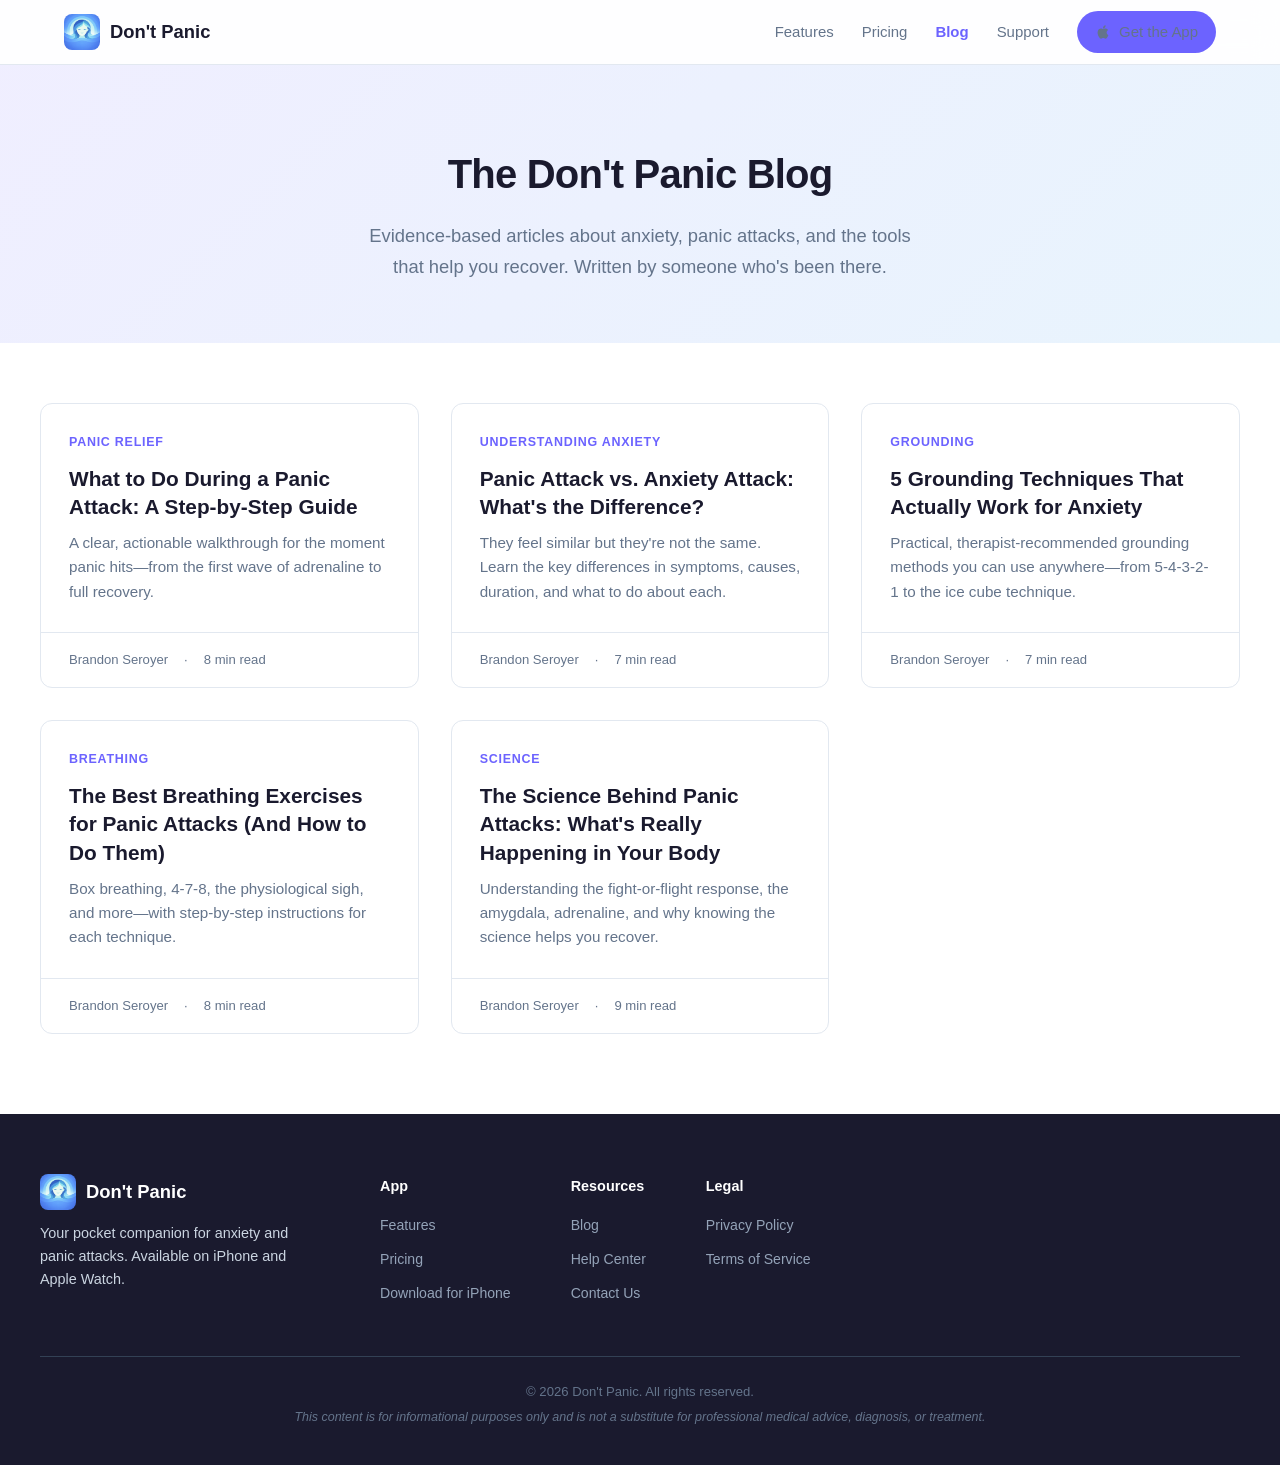
==== blog/index.html @ c8eb4c0b "Add SEO blog with 5 articles, update nav/footer/sitemap - Blog listing page with 5 article cards - A" ====
<!DOCTYPE html>
<html lang="en">
<head>
    <!-- Google tag (gtag.js) -->
    <script async src="https://www.googletagmanager.com/gtag/js?id=G-KNSSRLJZL7"></script>
    <script>
      window.dataLayer = window.dataLayer || [];
      function gtag(){dataLayer.push(arguments);}
      gtag('js', new Date());
      gtag('config', 'G-KNSSRLJZL7');
    </script>
    <meta charset="UTF-8">
    <meta name="viewport" content="width=device-width, initial-scale=1.0">
    <title>Anxiety & Panic Attack Blog | Don't Panic</title>
    <meta name="description" content="Evidence-based articles about panic attacks, anxiety, breathing techniques, grounding exercises, and recovery. Written by someone who's been there.">
    <meta name="keywords" content="panic attack help, anxiety blog, breathing exercises, grounding techniques, CBT for anxiety, panic disorder recovery">
    <link rel="canonical" href="https://dont-panic-app.com/blog/">

    <meta property="og:title" content="Anxiety & Panic Attack Blog | Don't Panic">
    <meta property="og:description" content="Evidence-based articles about panic attacks, anxiety, and recovery. Written by someone who's been there.">
    <meta property="og:image" content="https://dont-panic-app.com/og-image.png">
    <meta property="og:type" content="website">
    <meta property="og:url" content="https://dont-panic-app.com/blog/">
    <meta name="twitter:card" content="summary_large_image">

    <link rel="icon" type="image/png" href="../favicon.png">
    <link rel="apple-touch-icon" href="../app-icon.png">
    <link rel="stylesheet" href="blog.css?v=1">
</head>
<body>
    <!-- Navigation -->
    <nav class="navbar" role="navigation" aria-label="Main navigation">
        <div class="nav-container">
            <a href="../" class="logo">
                <img src="../app-icon.png" alt="Don't Panic" class="logo-img">
                <span class="logo-text">Don't Panic</span>
            </a>
            <div class="nav-links">
                <a href="../#features">Features</a>
                <a href="../#pricing">Pricing</a>
                <a href="./" class="active">Blog</a>
                <a href="../support.html">Support</a>
                <a href="https://apps.apple.com/us/app/dont-panic-panic-relief/id6759459982" class="btn btn-primary btn-sm">
                    <svg class="apple-icon" viewBox="0 0 24 24" fill="currentColor"><path d="M18.71 19.5c-.83 1.24-1.71 2.45-3.05 2.47-1.34.03-1.77-.79-3.29-.79-1.53 0-2 .77-3.27.82-1.31.05-2.3-1.32-3.14-2.53C4.25 17 2.94 12.45 4.7 9.39c.87-1.52 2.43-2.48 4.12-2.51 1.28-.02 2.5.87 3.29.87.78 0 2.26-1.07 3.81-.91.65.03 2.47.26 3.64 1.98-.09.06-2.17 1.28-2.15 3.81.03 3.02 2.65 4.03 2.68 4.04-.03.07-.42 1.44-1.38 2.83M13 3.5c.73-.83 1.94-1.46 2.94-1.5.13 1.17-.34 2.35-1.04 3.19-.69.85-1.83 1.51-2.95 1.42-.15-1.15.41-2.35 1.05-3.11z"/></svg>
                    Get the App
                </a>
            </div>
            <button class="mobile-menu-btn" aria-label="Menu" aria-expanded="false">
                <span></span><span></span><span></span>
            </button>
        </div>
    </nav>

    <!-- Hero -->
    <section class="blog-hero">
        <h1>The Don't Panic Blog</h1>
        <p>Evidence-based articles about anxiety, panic attacks, and the tools that help you recover. Written by someone who's been there.</p>
    </section>

    <!-- Blog Grid -->
    <section class="blog-grid-section">
        <div class="blog-grid-container">
            <div class="blog-grid">

                <a href="what-to-do-during-panic-attack/" class="blog-card">
                    <div class="blog-card-body">
                        <span class="blog-card-tag">Panic Relief</span>
                        <h2>What to Do During a Panic Attack: A Step-by-Step Guide</h2>
                        <p>A clear, actionable walkthrough for the moment panic hits—from the first wave of adrenaline to full recovery.</p>
                    </div>
                    <div class="blog-card-meta">
                        <span>Brandon Seroyer</span>
                        <span>·</span>
                        <span>8 min read</span>
                    </div>
                </a>

                <a href="panic-attack-vs-anxiety-attack/" class="blog-card">
                    <div class="blog-card-body">
                        <span class="blog-card-tag">Understanding Anxiety</span>
                        <h2>Panic Attack vs. Anxiety Attack: What's the Difference?</h2>
                        <p>They feel similar but they're not the same. Learn the key differences in symptoms, causes, duration, and what to do about each.</p>
                    </div>
                    <div class="blog-card-meta">
                        <span>Brandon Seroyer</span>
                        <span>·</span>
                        <span>7 min read</span>
                    </div>
                </a>

                <a href="grounding-techniques-for-anxiety/" class="blog-card">
                    <div class="blog-card-body">
                        <span class="blog-card-tag">Grounding</span>
                        <h2>5 Grounding Techniques That Actually Work for Anxiety</h2>
                        <p>Practical, therapist-recommended grounding methods you can use anywhere—from 5-4-3-2-1 to the ice cube technique.</p>
                    </div>
                    <div class="blog-card-meta">
                        <span>Brandon Seroyer</span>
                        <span>·</span>
                        <span>7 min read</span>
                    </div>
                </a>

                <a href="breathing-exercises-for-panic-attacks/" class="blog-card">
                    <div class="blog-card-body">
                        <span class="blog-card-tag">Breathing</span>
                        <h2>The Best Breathing Exercises for Panic Attacks (And How to Do Them)</h2>
                        <p>Box breathing, 4-7-8, the physiological sigh, and more—with step-by-step instructions for each technique.</p>
                    </div>
                    <div class="blog-card-meta">
                        <span>Brandon Seroyer</span>
                        <span>·</span>
                        <span>8 min read</span>
                    </div>
                </a>

                <a href="science-behind-panic-attacks/" class="blog-card">
                    <div class="blog-card-body">
                        <span class="blog-card-tag">Science</span>
                        <h2>The Science Behind Panic Attacks: What's Really Happening in Your Body</h2>
                        <p>Understanding the fight-or-flight response, the amygdala, adrenaline, and why knowing the science helps you recover.</p>
                    </div>
                    <div class="blog-card-meta">
                        <span>Brandon Seroyer</span>
                        <span>·</span>
                        <span>9 min read</span>
                    </div>
                </a>

            </div>
        </div>
    </section>

    <!-- Footer -->
    <footer class="footer">
        <div class="container">
            <div class="footer-content">
                <div class="footer-brand">
                    <a href="../" class="logo">
                        <img src="../app-icon.png" alt="Don't Panic" class="logo-img">
                        <span class="logo-text">Don't Panic</span>
                    </a>
                    <p>Your pocket companion for anxiety and panic attacks. Available on iPhone and Apple Watch.</p>
                </div>
                <div class="footer-links">
                    <div class="footer-column">
                        <h4>App</h4>
                        <a href="../#features">Features</a>
                        <a href="../#pricing">Pricing</a>
                        <a href="https://apps.apple.com/us/app/dont-panic-panic-relief/id6759459982">Download for iPhone</a>
                    </div>
                    <div class="footer-column">
                        <h4>Resources</h4>
                        <a href="./">Blog</a>
                        <a href="../support.html">Help Center</a>
                        <a href="mailto:support@dont-panic-app.com">Contact Us</a>
                    </div>
                    <div class="footer-column">
                        <h4>Legal</h4>
                        <a href="../privacy.html">Privacy Policy</a>
                        <a href="../terms.html">Terms of Service</a>
                    </div>
                </div>
            </div>
            <div class="footer-bottom">
                <p>&copy; 2026 Don't Panic. All rights reserved.</p>
                <p class="disclaimer">This content is for informational purposes only and is not a substitute for professional medical advice, diagnosis, or treatment.</p>
            </div>
        </div>
    </footer>

    <script>
        const menuBtn = document.querySelector('.mobile-menu-btn');
        const navLinks = document.querySelector('.nav-links');
        menuBtn.addEventListener('click', function() {
            const isOpen = navLinks.classList.toggle('active');
            this.classList.toggle('active');
            this.setAttribute('aria-expanded', isOpen);
        });
        document.addEventListener('click', function(e) {
            if (!menuBtn.contains(e.target) && !navLinks.contains(e.target)) {
                navLinks.classList.remove('active');
                menuBtn.classList.remove('active');
                menuBtn.setAttribute('aria-expanded', 'false');
            }
        });
        const navbar = document.querySelector('.navbar');
        window.addEventListener('scroll', () => {
            navbar.classList.toggle('scrolled', window.scrollY > 20);
        }, { passive: true });
    </script>
</body>
</html>
---- blog/blog.css ----
/* ===== Blog Styles — matches Don't Panic main site ===== */

/* ---------- Reset & Base ---------- */
*, *::before, *::after { box-sizing: border-box; margin: 0; padding: 0; }

:root {
    --primary: #6C63FF;
    --primary-dark: #5A52D5;
    --primary-light: #8B83FF;
    --text: #1a1a2e;
    --text-secondary: #64748b;
    --bg: #ffffff;
    --bg-alt: #f8fafc;
    --border: #e2e8f0;
    --radius: 12px;
    --radius-sm: 8px;
    --shadow: 0 1px 3px rgba(0,0,0,.08);
    --shadow-md: 0 4px 12px rgba(0,0,0,.08);
    --shadow-lg: 0 8px 30px rgba(0,0,0,.12);
    --max-width: 1200px;
    --article-width: 740px;
    --transition: .25s ease;
}

html { scroll-behavior: smooth; }
body {
    font-family: -apple-system, BlinkMacSystemFont, 'SF Pro Text', 'Segoe UI', Roboto, Helvetica, Arial, sans-serif;
    color: var(--text);
    background: var(--bg);
    line-height: 1.7;
    -webkit-font-smoothing: antialiased;
}

a { color: var(--primary); text-decoration: none; transition: color var(--transition); }
a:hover { color: var(--primary-dark); }
img { max-width: 100%; display: block; }

/* ---------- Navbar ---------- */
.navbar {
    position: fixed; top: 0; left: 0; right: 0; z-index: 1000;
    background: rgba(255,255,255,.92);
    backdrop-filter: blur(12px);
    -webkit-backdrop-filter: blur(12px);
    border-bottom: 1px solid var(--border);
    transition: box-shadow var(--transition);
}
.navbar.scrolled { box-shadow: var(--shadow-md); }
.nav-container {
    max-width: var(--max-width);
    margin: 0 auto;
    padding: 0 24px;
    display: flex;
    align-items: center;
    justify-content: space-between;
    height: 64px;
}
.logo { display: flex; align-items: center; gap: 10px; text-decoration: none; }
.logo-img { width: 36px; height: 36px; border-radius: 8px; }
.logo-text { font-size: 1.15rem; font-weight: 700; color: var(--text); }

.nav-links { display: flex; align-items: center; gap: 28px; }
.nav-links a { color: var(--text-secondary); font-size: .935rem; font-weight: 500; transition: color var(--transition); }
.nav-links a:hover { color: var(--primary); }
.nav-links a.active { color: var(--primary); font-weight: 600; }

.btn { display: inline-flex; align-items: center; gap: 8px; padding: 10px 22px; border-radius: 50px; font-weight: 600; font-size: .935rem; transition: all var(--transition); text-decoration: none; cursor: pointer; border: none; }
.btn-primary { background: var(--primary); color: #fff; }
.btn-primary:hover { background: var(--primary-dark); color: #fff; transform: translateY(-1px); box-shadow: var(--shadow-md); }
.btn-sm { padding: 8px 18px; font-size: .875rem; }

.apple-icon { width: 16px; height: 16px; }

.mobile-menu-btn {
    display: none;
    flex-direction: column; gap: 5px;
    background: none; border: none; cursor: pointer; padding: 4px;
}
.mobile-menu-btn span { display: block; width: 24px; height: 2px; background: var(--text); border-radius: 2px; transition: all var(--transition); }

/* ---------- Blog Index ---------- */
.blog-hero {
    padding: 140px 24px 60px;
    text-align: center;
    background: linear-gradient(135deg, #f0eeff 0%, #e8f4fd 100%);
}
.blog-hero h1 {
    font-size: 2.5rem;
    font-weight: 800;
    letter-spacing: -.02em;
    margin-bottom: 12px;
    color: var(--text);
}
.blog-hero p {
    font-size: 1.15rem;
    color: var(--text-secondary);
    max-width: 560px;
    margin: 0 auto;
}

.blog-grid-section { padding: 60px 24px 80px; }
.blog-grid-container { max-width: var(--max-width); margin: 0 auto; }
.blog-grid {
    display: grid;
    grid-template-columns: repeat(auto-fill, minmax(340px, 1fr));
    gap: 32px;
}

.blog-card {
    background: var(--bg);
    border: 1px solid var(--border);
    border-radius: var(--radius);
    overflow: hidden;
    transition: all var(--transition);
    text-decoration: none;
    color: inherit;
    display: flex;
    flex-direction: column;
}
.blog-card:hover {
    transform: translateY(-4px);
    box-shadow: var(--shadow-lg);
    border-color: var(--primary-light);
    color: inherit;
}
.blog-card-body { padding: 28px; flex: 1; display: flex; flex-direction: column; }
.blog-card-tag {
    display: inline-block;
    font-size: .78rem;
    font-weight: 600;
    text-transform: uppercase;
    letter-spacing: .06em;
    color: var(--primary);
    margin-bottom: 12px;
}
.blog-card-body h2 {
    font-size: 1.3rem;
    font-weight: 700;
    line-height: 1.35;
    margin-bottom: 10px;
}
.blog-card-body p {
    font-size: .95rem;
    color: var(--text-secondary);
    line-height: 1.6;
    flex: 1;
}
.blog-card-meta {
    display: flex;
    align-items: center;
    gap: 16px;
    padding: 16px 28px;
    border-top: 1px solid var(--border);
    font-size: .82rem;
    color: var(--text-secondary);
}

/* ---------- Article Page ---------- */
.article-header {
    padding: 140px 24px 48px;
    text-align: center;
    background: linear-gradient(135deg, #f0eeff 0%, #e8f4fd 100%);
}
.article-header .breadcrumb {
    font-size: .88rem;
    color: var(--text-secondary);
    margin-bottom: 20px;
}
.article-header .breadcrumb a { color: var(--primary); }
.article-header h1 {
    font-size: 2.4rem;
    font-weight: 800;
    letter-spacing: -.02em;
    max-width: 760px;
    margin: 0 auto 16px;
    line-height: 1.2;
}
.article-header .article-meta {
    font-size: .92rem;
    color: var(--text-secondary);
    display: flex;
    align-items: center;
    justify-content: center;
    gap: 16px;
}
.article-header .article-meta span { display: flex; align-items: center; gap: 4px; }

.article-content {
    max-width: var(--article-width);
    margin: 0 auto;
    padding: 48px 24px 80px;
}
.article-content h2 {
    font-size: 1.6rem;
    font-weight: 700;
    margin: 48px 0 16px;
    color: var(--text);
    letter-spacing: -.01em;
}
.article-content h3 {
    font-size: 1.25rem;
    font-weight: 600;
    margin: 36px 0 12px;
    color: var(--text);
}
.article-content p {
    margin-bottom: 20px;
    font-size: 1.05rem;
    line-height: 1.8;
    color: #334155;
}
.article-content ul, .article-content ol {
    margin: 0 0 24px 24px;
    font-size: 1.05rem;
    line-height: 1.8;
    color: #334155;
}
.article-content li { margin-bottom: 8px; }
.article-content strong { color: var(--text); }
.article-content blockquote {
    border-left: 4px solid var(--primary);
    margin: 32px 0;
    padding: 20px 24px;
    background: var(--bg-alt);
    border-radius: 0 var(--radius-sm) var(--radius-sm) 0;
    font-style: italic;
    color: #475569;
}

/* In-article CTA box */
.article-cta {
    background: linear-gradient(135deg, #f0eeff 0%, #e8f4fd 100%);
    border: 1px solid #d4d0ff;
    border-radius: var(--radius);
    padding: 32px;
    margin: 40px 0;
    text-align: center;
}
.article-cta h3 {
    margin: 0 0 8px;
    font-size: 1.2rem;
    font-weight: 700;
    color: var(--text);
}
.article-cta p {
    color: var(--text-secondary);
    margin-bottom: 16px;
    font-size: .98rem;
}
.article-cta .btn { margin-top: 4px; }

/* Related articles */
.related-articles {
    max-width: var(--article-width);
    margin: 0 auto;
    padding: 0 24px 80px;
    border-top: 1px solid var(--border);
    padding-top: 48px;
}
.related-articles h2 {
    font-size: 1.4rem;
    font-weight: 700;
    margin-bottom: 24px;
}
.related-grid {
    display: grid;
    grid-template-columns: 1fr 1fr;
    gap: 20px;
}
.related-card {
    padding: 20px;
    border: 1px solid var(--border);
    border-radius: var(--radius-sm);
    text-decoration: none;
    color: inherit;
    transition: all var(--transition);
}
.related-card:hover { border-color: var(--primary-light); box-shadow: var(--shadow); color: inherit; }
.related-card h3 { font-size: 1rem; font-weight: 600; margin-bottom: 6px; line-height: 1.35; }
.related-card p { font-size: .88rem; color: var(--text-secondary); margin: 0; }

/* ---------- Footer ---------- */
.footer {
    background: var(--text);
    color: #cbd5e1;
    padding: 60px 24px 32px;
}
.footer .container { max-width: var(--max-width); margin: 0 auto; }
.footer-content { display: flex; gap: 60px; flex-wrap: wrap; margin-bottom: 40px; }
.footer-brand { max-width: 280px; }
.footer-brand .logo-text { color: #fff; }
.footer-brand p { font-size: .9rem; line-height: 1.6; margin-top: 12px; }
.footer-links { display: flex; gap: 60px; flex-wrap: wrap; }
.footer-column h4 { color: #fff; font-size: .9rem; font-weight: 600; margin-bottom: 16px; }
.footer-column a { display: block; color: #94a3b8; font-size: .88rem; margin-bottom: 10px; transition: color var(--transition); }
.footer-column a:hover { color: #fff; }
.footer-bottom { border-top: 1px solid #334155; padding-top: 24px; text-align: center; }
.footer-bottom p { font-size: .82rem; color: #64748b; margin-bottom: 4px; }
.disclaimer { font-size: .78rem !important; font-style: italic; }

/* ---------- Responsive ---------- */
@media (max-width: 768px) {
    .mobile-menu-btn { display: flex; }
    .nav-links {
        display: none;
        position: absolute; top: 64px; left: 0; right: 0;
        background: #fff; border-bottom: 1px solid var(--border);
        flex-direction: column; padding: 20px 24px; gap: 16px;
        box-shadow: var(--shadow-md);
    }
    .nav-links.active { display: flex; }

    .blog-hero h1 { font-size: 1.8rem; }
    .blog-grid { grid-template-columns: 1fr; }

    .article-header h1 { font-size: 1.7rem; }
    .article-content h2 { font-size: 1.35rem; }
    .related-grid { grid-template-columns: 1fr; }

    .footer-content { flex-direction: column; gap: 32px; }
    .footer-links { gap: 32px; }
}

@media (max-width: 480px) {
    .blog-hero { padding-top: 110px; }
    .article-header { padding-top: 110px; }
    .blog-card-body { padding: 20px; }
    .blog-card-meta { padding: 12px 20px; }
}
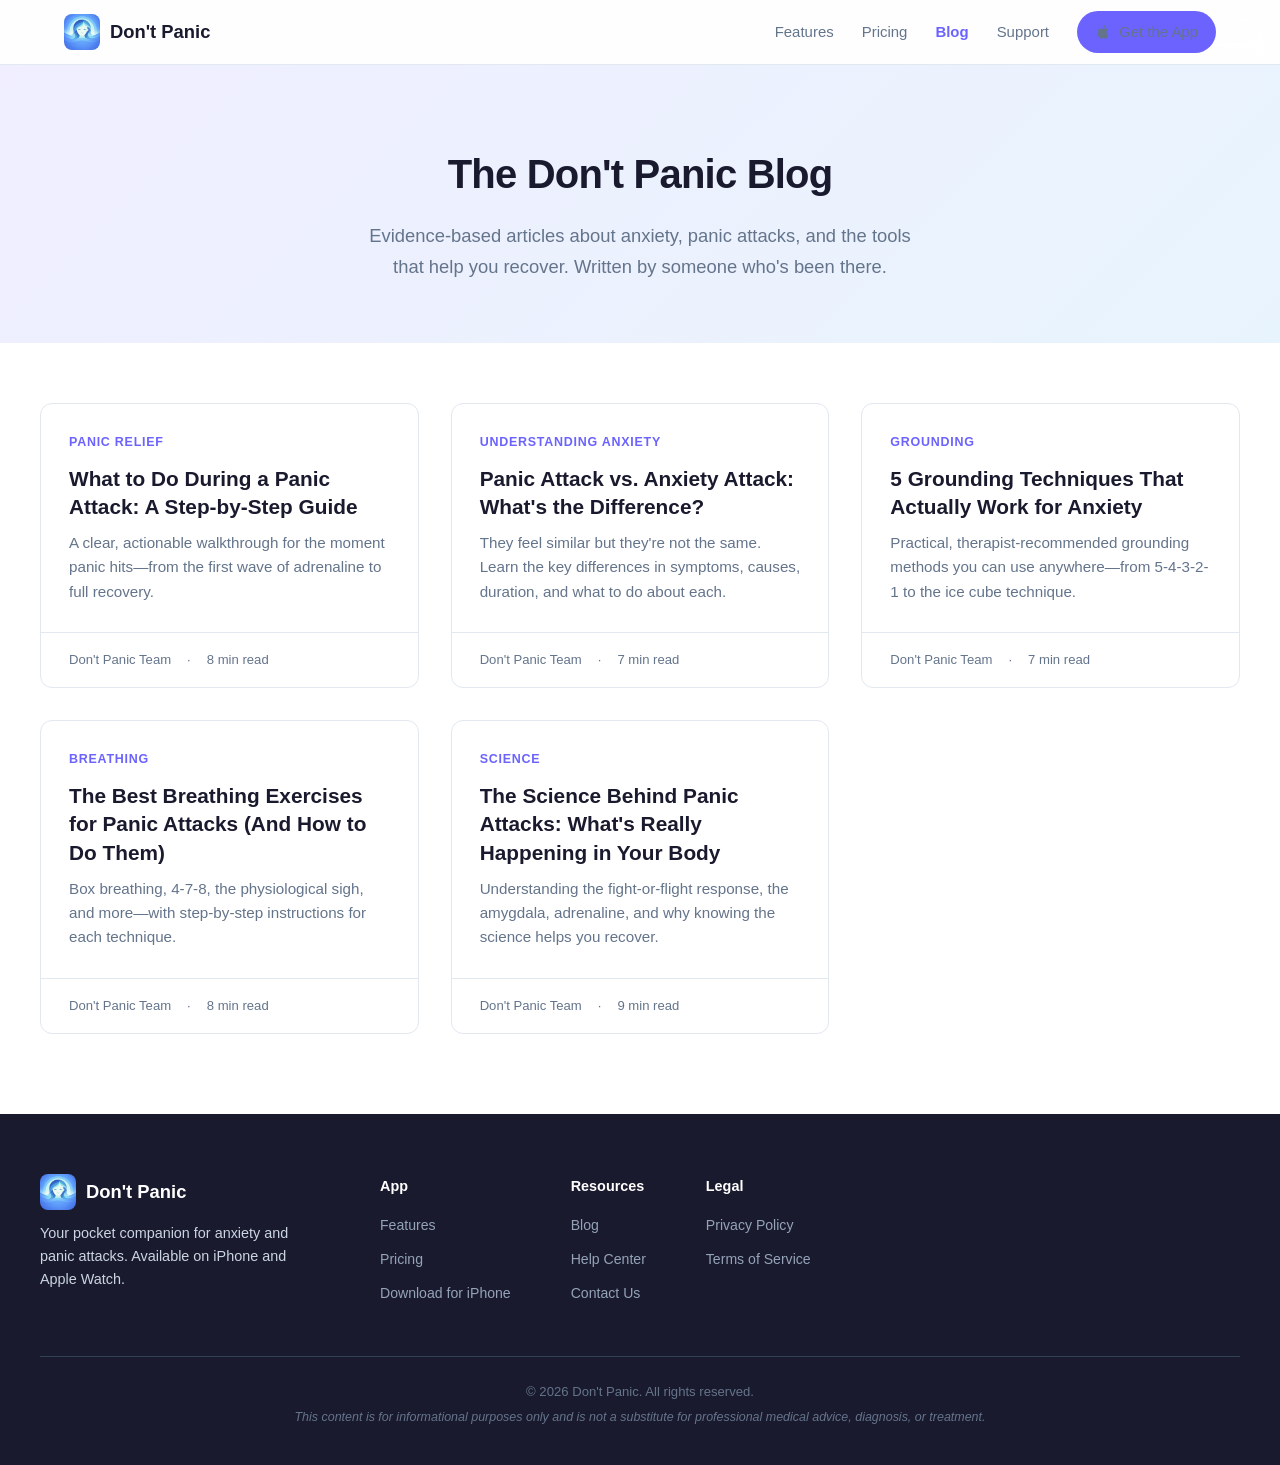
==== commit 7a9311e2: "Change blog author to Don't Panic Team" ====
--- a/blog/index.html
+++ b/blog/index.html
@@ -69,7 +69,7 @@
                         <p>A clear, actionable walkthrough for the moment panic hits—from the first wave of adrenaline to full recovery.</p>
                     </div>
                     <div class="blog-card-meta">
-                        <span>Brandon Seroyer</span>
+                        <span>Don't Panic Team</span>
                         <span>·</span>
                         <span>8 min read</span>
                     </div>
@@ -82,7 +82,7 @@
                         <p>They feel similar but they're not the same. Learn the key differences in symptoms, causes, duration, and what to do about each.</p>
                     </div>
                     <div class="blog-card-meta">
-                        <span>Brandon Seroyer</span>
+                        <span>Don't Panic Team</span>
                         <span>·</span>
                         <span>7 min read</span>
                     </div>
@@ -95,7 +95,7 @@
                         <p>Practical, therapist-recommended grounding methods you can use anywhere—from 5-4-3-2-1 to the ice cube technique.</p>
                     </div>
                     <div class="blog-card-meta">
-                        <span>Brandon Seroyer</span>
+                        <span>Don't Panic Team</span>
                         <span>·</span>
                         <span>7 min read</span>
                     </div>
@@ -108,7 +108,7 @@
                         <p>Box breathing, 4-7-8, the physiological sigh, and more—with step-by-step instructions for each technique.</p>
                     </div>
                     <div class="blog-card-meta">
-                        <span>Brandon Seroyer</span>
+                        <span>Don't Panic Team</span>
                         <span>·</span>
                         <span>8 min read</span>
                     </div>
@@ -121,7 +121,7 @@
                         <p>Understanding the fight-or-flight response, the amygdala, adrenaline, and why knowing the science helps you recover.</p>
                     </div>
                     <div class="blog-card-meta">
-                        <span>Brandon Seroyer</span>
+                        <span>Don't Panic Team</span>
                         <span>·</span>
                         <span>9 min read</span>
                     </div>
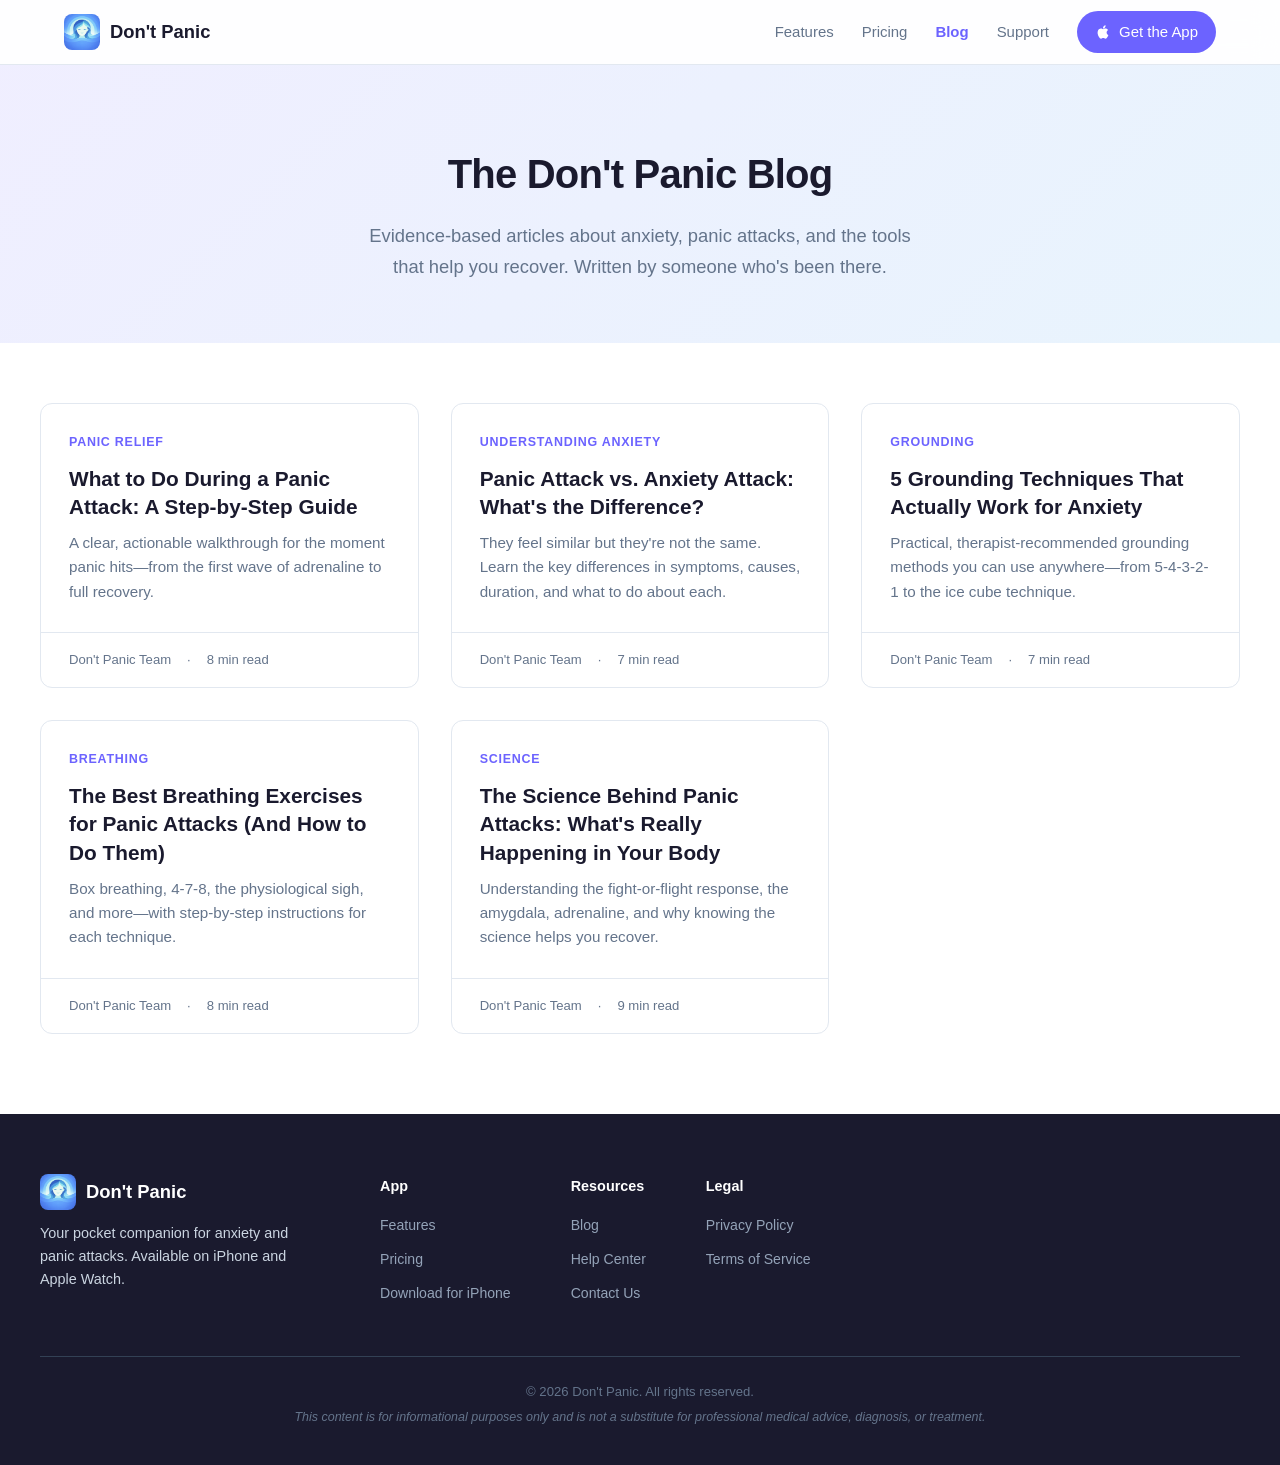
==== commit 97507de2: "Fix nav button: white text override for .btn-primary (v3)" ====
--- a/blog/index.html
+++ b/blog/index.html
@@ -25,7 +25,7 @@
 
     <link rel="icon" type="image/png" href="../favicon.png">
     <link rel="apple-touch-icon" href="../app-icon.png">
-    <link rel="stylesheet" href="blog.css?v=1">
+    <link rel="stylesheet" href="blog.css?v=3">
 </head>
 <body>
     <!-- Navigation -->
--- a/blog/blog.css
+++ b/blog/blog.css
@@ -1,4 +1,4 @@
-/* ===== Blog Styles — matches Don't Panic main site ===== */
+/* ===== Blog Styles — Don't Panic ===== */
 
 /* ---------- Reset & Base ---------- */
 *, *::before, *::after { box-sizing: border-box; margin: 0; padding: 0; }
@@ -7,6 +7,7 @@
     --primary: #6C63FF;
     --primary-dark: #5A52D5;
     --primary-light: #8B83FF;
+    --primary-subtle: #f0eeff;
     --text: #1a1a2e;
     --text-secondary: #64748b;
     --bg: #ffffff;
@@ -18,7 +19,7 @@
     --shadow-md: 0 4px 12px rgba(0,0,0,.08);
     --shadow-lg: 0 8px 30px rgba(0,0,0,.12);
     --max-width: 1200px;
-    --article-width: 740px;
+    --article-width: 720px;
     --transition: .25s ease;
 }
 
@@ -34,6 +35,19 @@
 a { color: var(--primary); text-decoration: none; transition: color var(--transition); }
 a:hover { color: var(--primary-dark); }
 img { max-width: 100%; display: block; }
+
+/* ---------- Reading Progress Bar ---------- */
+.reading-progress {
+    position: fixed;
+    top: 0;
+    left: 0;
+    width: 0%;
+    height: 3px;
+    background: linear-gradient(90deg, var(--primary), var(--primary-light));
+    z-index: 9999;
+    transition: width 50ms linear;
+    border-radius: 0 2px 2px 0;
+}
 
 /* ---------- Navbar ---------- */
 .navbar {
@@ -64,8 +78,8 @@
 .nav-links a.active { color: var(--primary); font-weight: 600; }
 
 .btn { display: inline-flex; align-items: center; gap: 8px; padding: 10px 22px; border-radius: 50px; font-weight: 600; font-size: .935rem; transition: all var(--transition); text-decoration: none; cursor: pointer; border: none; }
-.btn-primary { background: var(--primary); color: #fff; }
-.btn-primary:hover { background: var(--primary-dark); color: #fff; transform: translateY(-1px); box-shadow: var(--shadow-md); }
+.btn-primary { background: var(--primary); color: #fff !important; }
+.btn-primary:hover { background: var(--primary-dark); color: #fff !important; transform: translateY(-1px); box-shadow: var(--shadow-md); }
 .btn-sm { padding: 8px 18px; font-size: .875rem; }
 
 .apple-icon { width: 16px; height: 16px; }
@@ -167,12 +181,12 @@
 }
 .article-header .breadcrumb a { color: var(--primary); }
 .article-header h1 {
-    font-size: 2.4rem;
+    font-size: 2.5rem;
     font-weight: 800;
-    letter-spacing: -.02em;
-    max-width: 760px;
-    margin: 0 auto 16px;
-    line-height: 1.2;
+    letter-spacing: -.025em;
+    max-width: 780px;
+    margin: 0 auto 20px;
+    line-height: 1.18;
 }
 .article-header .article-meta {
     font-size: .92rem;
@@ -180,75 +194,177 @@
     display: flex;
     align-items: center;
     justify-content: center;
-    gap: 16px;
+    gap: 8px;
+    flex-wrap: wrap;
 }
 .article-header .article-meta span { display: flex; align-items: center; gap: 4px; }
-
+.article-header .article-meta .meta-dot { color: #cbd5e1; }
+.article-header .article-meta time { color: var(--text-secondary); }
+
+/* --- Article Content --- */
 .article-content {
     max-width: var(--article-width);
     margin: 0 auto;
-    padding: 48px 24px 80px;
-}
+    padding: 56px 24px 80px;
+}
+
+/* Drop cap on first paragraph */
+.article-content > p:first-child::first-letter {
+    float: left;
+    font-size: 3.4em;
+    line-height: .85;
+    font-weight: 700;
+    color: var(--primary);
+    margin-right: 8px;
+    margin-top: 6px;
+}
+
 .article-content h2 {
-    font-size: 1.6rem;
+    font-size: 1.55rem;
     font-weight: 700;
-    margin: 48px 0 16px;
-    color: var(--text);
-    letter-spacing: -.01em;
-}
+    margin: 56px 0 20px;
+    color: var(--text);
+    letter-spacing: -.015em;
+    line-height: 1.3;
+}
+
 .article-content h3 {
-    font-size: 1.25rem;
+    font-size: 1.15rem;
     font-weight: 600;
-    margin: 36px 0 12px;
-    color: var(--text);
-}
+    margin: 40px 0 12px;
+    color: var(--text);
+    padding-left: 16px;
+    border-left: 3px solid var(--primary);
+}
+
 .article-content p {
-    margin-bottom: 20px;
-    font-size: 1.05rem;
-    line-height: 1.8;
+    margin-bottom: 24px;
+    font-size: 1.08rem;
+    line-height: 1.85;
     color: #334155;
 }
 .article-content ul, .article-content ol {
-    margin: 0 0 24px 24px;
-    font-size: 1.05rem;
-    line-height: 1.8;
+    margin: 0 0 28px 20px;
+    font-size: 1.08rem;
+    line-height: 1.85;
     color: #334155;
 }
-.article-content li { margin-bottom: 8px; }
-.article-content strong { color: var(--text); }
+.article-content li {
+    margin-bottom: 10px;
+    padding-left: 4px;
+}
+.article-content li::marker {
+    color: var(--primary);
+}
+.article-content strong { color: var(--text); font-weight: 600; }
+.article-content em { color: #475569; }
+
 .article-content blockquote {
     border-left: 4px solid var(--primary);
-    margin: 32px 0;
-    padding: 20px 24px;
+    margin: 36px 0;
+    padding: 24px 28px;
     background: var(--bg-alt);
     border-radius: 0 var(--radius-sm) var(--radius-sm) 0;
     font-style: italic;
     color: #475569;
-}
-
-/* In-article CTA box */
+    font-size: 1.05rem;
+    line-height: 1.75;
+}
+
+/* --- Table Styling --- */
+.article-content table {
+    width: 100%;
+    border-collapse: collapse;
+    margin: 32px 0;
+    font-size: .98rem;
+    border-radius: var(--radius);
+    overflow: hidden;
+    border: 1px solid var(--border);
+}
+.article-content thead {
+    background: var(--primary-subtle);
+}
+.article-content th {
+    padding: 14px 18px;
+    text-align: left;
+    font-weight: 600;
+    color: var(--text);
+    font-size: .9rem;
+    letter-spacing: .01em;
+    border-bottom: 2px solid var(--primary-light);
+}
+.article-content td {
+    padding: 14px 18px;
+    border-bottom: 1px solid var(--border);
+    color: #334155;
+    line-height: 1.6;
+}
+.article-content tbody tr:last-child td { border-bottom: none; }
+.article-content tbody tr:hover { background: var(--bg-alt); }
+
+/* --- In-article CTA box --- */
 .article-cta {
     background: linear-gradient(135deg, #f0eeff 0%, #e8f4fd 100%);
     border: 1px solid #d4d0ff;
-    border-radius: var(--radius);
-    padding: 32px;
-    margin: 40px 0;
+    border-radius: 16px;
+    padding: 40px 36px;
+    margin: 48px 0;
     text-align: center;
+    position: relative;
+    overflow: hidden;
+}
+.article-cta::before {
+    content: '';
+    position: absolute;
+    top: -40px;
+    right: -40px;
+    width: 120px;
+    height: 120px;
+    background: radial-gradient(circle, rgba(108,99,255,.12) 0%, transparent 70%);
+    border-radius: 50%;
+}
+.article-cta::after {
+    content: '';
+    position: absolute;
+    bottom: -30px;
+    left: -30px;
+    width: 100px;
+    height: 100px;
+    background: radial-gradient(circle, rgba(108,99,255,.08) 0%, transparent 70%);
+    border-radius: 50%;
 }
 .article-cta h3 {
-    margin: 0 0 8px;
-    font-size: 1.2rem;
+    margin: 0 0 10px;
+    font-size: 1.25rem;
     font-weight: 700;
     color: var(--text);
+    border-left: none;
+    padding-left: 0;
+    position: relative;
 }
 .article-cta p {
     color: var(--text-secondary);
-    margin-bottom: 16px;
-    font-size: .98rem;
-}
-.article-cta .btn { margin-top: 4px; }
-
-/* Related articles */
+    margin-bottom: 20px;
+    font-size: 1rem;
+    line-height: 1.65;
+    position: relative;
+}
+.article-cta .btn {
+    margin-top: 4px;
+    position: relative;
+    padding: 12px 28px;
+    font-size: 1rem;
+}
+
+/* --- Horizontal rule between sections --- */
+.article-content hr {
+    border: none;
+    height: 1px;
+    background: var(--border);
+    margin: 56px 0;
+}
+
+/* --- Related articles --- */
 .related-articles {
     max-width: var(--article-width);
     margin: 0 auto;
@@ -257,9 +373,10 @@
     padding-top: 48px;
 }
 .related-articles h2 {
-    font-size: 1.4rem;
+    font-size: 1.3rem;
     font-weight: 700;
     margin-bottom: 24px;
+    color: var(--text);
 }
 .related-grid {
     display: grid;
@@ -267,16 +384,68 @@
     gap: 20px;
 }
 .related-card {
-    padding: 20px;
+    padding: 24px;
     border: 1px solid var(--border);
-    border-radius: var(--radius-sm);
+    border-radius: var(--radius);
     text-decoration: none;
     color: inherit;
     transition: all var(--transition);
-}
-.related-card:hover { border-color: var(--primary-light); box-shadow: var(--shadow); color: inherit; }
-.related-card h3 { font-size: 1rem; font-weight: 600; margin-bottom: 6px; line-height: 1.35; }
-.related-card p { font-size: .88rem; color: var(--text-secondary); margin: 0; }
+    position: relative;
+}
+.related-card::after {
+    content: '→';
+    position: absolute;
+    bottom: 24px;
+    right: 24px;
+    font-size: 1.1rem;
+    color: var(--primary);
+    opacity: 0;
+    transform: translateX(-4px);
+    transition: all var(--transition);
+}
+.related-card:hover {
+    border-color: var(--primary-light);
+    box-shadow: var(--shadow-md);
+    color: inherit;
+    transform: translateY(-2px);
+}
+.related-card:hover::after { opacity: 1; transform: translateX(0); }
+.related-card h3 { font-size: 1.02rem; font-weight: 600; margin-bottom: 8px; line-height: 1.4; }
+.related-card p { font-size: .88rem; color: var(--text-secondary); margin: 0; line-height: 1.55; padding-right: 24px; }
+
+/* ---------- Back to Top Button ---------- */
+.back-to-top {
+    position: fixed;
+    bottom: 32px;
+    right: 32px;
+    width: 44px;
+    height: 44px;
+    border-radius: 50%;
+    background: var(--primary);
+    color: #fff;
+    border: none;
+    cursor: pointer;
+    display: flex;
+    align-items: center;
+    justify-content: center;
+    box-shadow: var(--shadow-md);
+    opacity: 0;
+    visibility: hidden;
+    transform: translateY(12px);
+    transition: all var(--transition);
+    z-index: 900;
+}
+.back-to-top.visible {
+    opacity: 1;
+    visibility: visible;
+    transform: translateY(0);
+}
+.back-to-top:hover {
+    background: var(--primary-dark);
+    transform: translateY(-2px);
+    box-shadow: var(--shadow-lg);
+}
+.back-to-top svg { width: 20px; height: 20px; }
 
 /* ---------- Footer ---------- */
 .footer {
@@ -312,17 +481,26 @@
     .blog-hero h1 { font-size: 1.8rem; }
     .blog-grid { grid-template-columns: 1fr; }
 
-    .article-header h1 { font-size: 1.7rem; }
-    .article-content h2 { font-size: 1.35rem; }
+    .article-header h1 { font-size: 1.75rem; line-height: 1.25; }
+    .article-content { padding-top: 40px; }
+    .article-content h2 { font-size: 1.35rem; margin-top: 44px; }
+    .article-content h3 { font-size: 1.08rem; }
+    .article-content p, .article-content ul, .article-content ol { font-size: 1.02rem; }
+    .article-content > p:first-child::first-letter { font-size: 2.8em; }
+    .article-cta { padding: 28px 24px; }
+
     .related-grid { grid-template-columns: 1fr; }
+    .related-card::after { display: none; }
 
     .footer-content { flex-direction: column; gap: 32px; }
     .footer-links { gap: 32px; }
+    .back-to-top { bottom: 20px; right: 20px; width: 40px; height: 40px; }
 }
 
 @media (max-width: 480px) {
     .blog-hero { padding-top: 110px; }
-    .article-header { padding-top: 110px; }
+    .article-header { padding: 110px 20px 40px; }
+    .article-header h1 { font-size: 1.5rem; }
     .blog-card-body { padding: 20px; }
     .blog-card-meta { padding: 12px 20px; }
-}
+}
